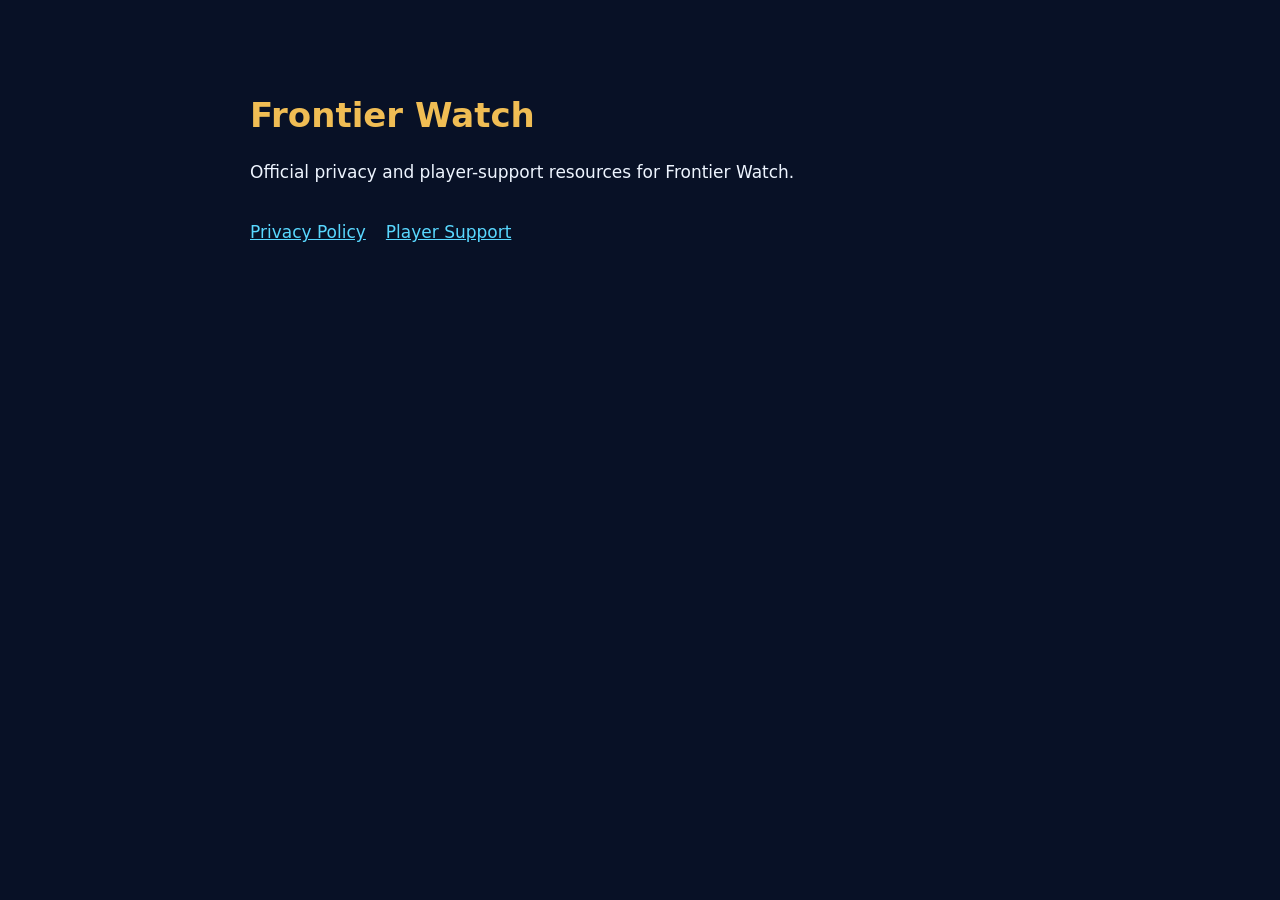
==== index.html @ e0051078 "Publish Frontier Watch privacy and support pages" ====
<!doctype html>
<html lang="en">
<head>
  <meta charset="utf-8">
  <meta name="viewport" content="width=device-width, initial-scale=1">
  <title>Frontier Watch</title>
  <style>
    body { margin: 0; background: #081126; color: #eef5ff; font: 17px/1.65 system-ui, sans-serif; }
    main { max-width: 780px; margin: auto; padding: 72px 24px; }
    h1 { color: #f0bd54; line-height: 1.2; }
    a { color: #59d8ff; }
    nav { display: flex; flex-wrap: wrap; gap: 20px; margin-top: 32px; }
  </style>
</head>
<body>
<main>
  <h1>Frontier Watch</h1>
  <p>Official privacy and player-support resources for Frontier Watch.</p>
  <nav>
    <a href="privacy-policy.html">Privacy Policy</a>
    <a href="support.html">Player Support</a>
  </nav>
</main>
</body>
</html>
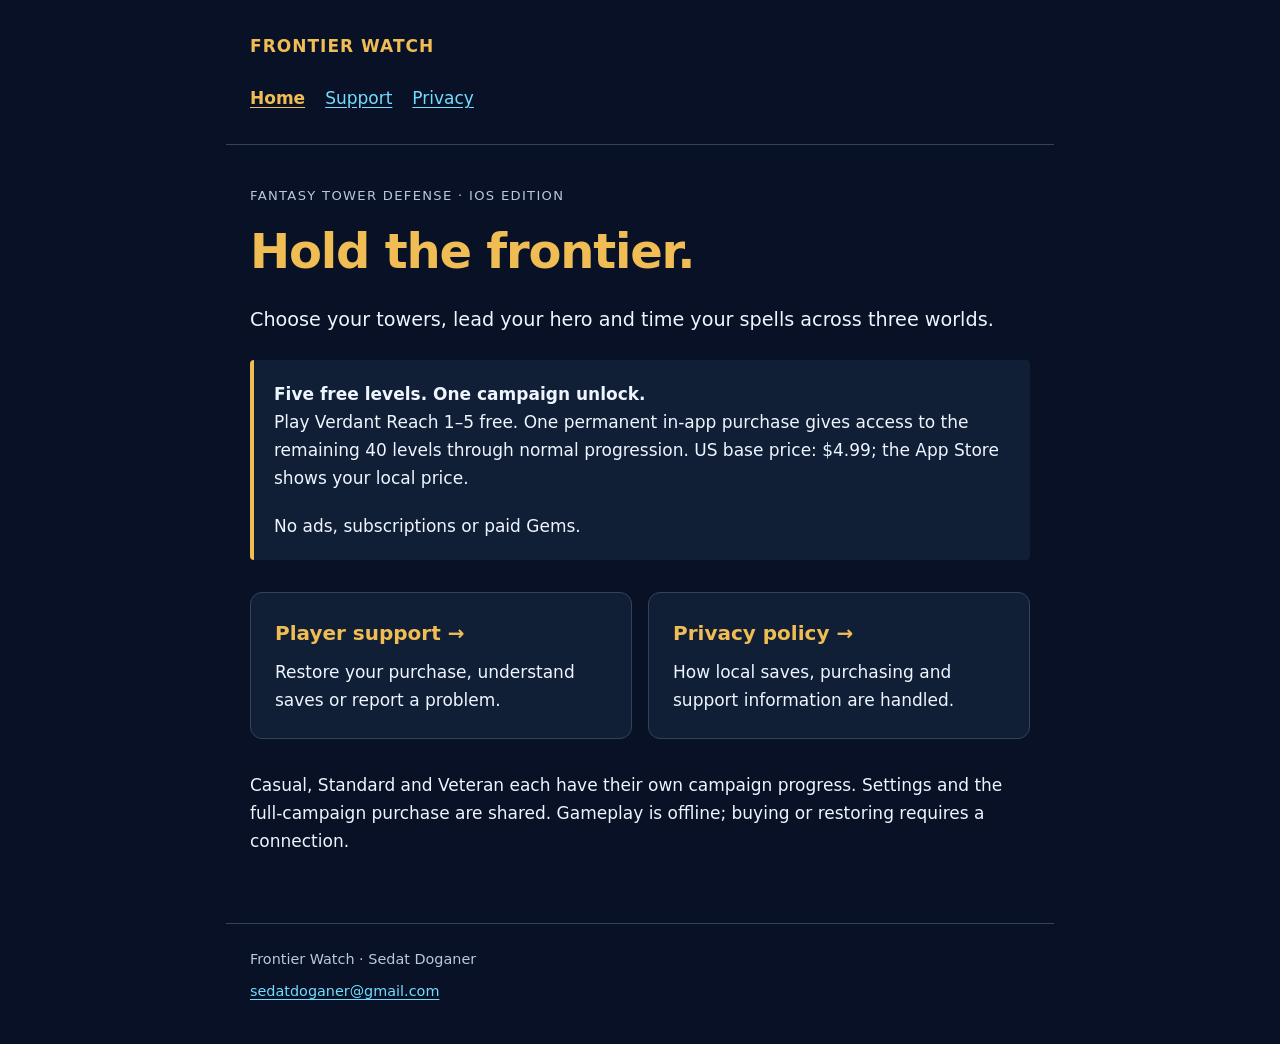
==== commit f81ab81c: "Update iOS campaign purchase, support and privacy pages" ====
--- a/index.html
+++ b/index.html
@@ -3,23 +3,34 @@
 <head>
   <meta charset="utf-8">
   <meta name="viewport" content="width=device-width, initial-scale=1">
-  <title>Frontier Watch</title>
-  <style>
-    body { margin: 0; background: #081126; color: #eef5ff; font: 17px/1.65 system-ui, sans-serif; }
-    main { max-width: 780px; margin: auto; padding: 72px 24px; }
-    h1 { color: #f0bd54; line-height: 1.2; }
-    a { color: #59d8ff; }
-    nav { display: flex; flex-wrap: wrap; gap: 20px; margin-top: 32px; }
-  </style>
+  <meta name="description" content="Official Frontier Watch player support, campaign purchase help and privacy information.">
+  <meta name="theme-color" content="#081126">
+  <title>Frontier Watch — Player resources</title>
+  <link rel="stylesheet" href="styles.css">
 </head>
 <body>
-<main>
-  <h1>Frontier Watch</h1>
-  <p>Official privacy and player-support resources for Frontier Watch.</p>
-  <nav>
-    <a href="privacy-policy.html">Privacy Policy</a>
-    <a href="support.html">Player Support</a>
-  </nav>
+<a class="skip" href="#main">Skip to content</a>
+<header class="site-header">
+  <a class="brand" href="index.html" aria-label="Frontier Watch home">FRONTIER WATCH</a>
+  <nav aria-label="Main navigation"><a href="index.html" aria-current="page">Home</a><a href="support.html">Support</a><a href="privacy-policy.html">Privacy</a></nav>
+</header>
+<main id="main">
+  <p class="eyebrow">Fantasy tower defense · iOS edition</p>
+  <h1>Hold the frontier.</h1>
+  <p class="lead">Choose your towers, lead your hero and time your spells across three worlds.</p>
+  <div class="note">
+    <p><strong>Five free levels. One campaign unlock.</strong><br>
+    Play Verdant Reach 1–5 free. One permanent in-app purchase gives access to the remaining
+    40 levels through normal progression. US base price: $4.99; the App Store shows your local price.</p>
+    <p>No ads, subscriptions or paid Gems.</p>
+  </div>
+  <div class="cards">
+    <a class="card" href="support.html"><strong>Player support →</strong><span>Restore your purchase, understand saves or report a problem.</span></a>
+    <a class="card" href="privacy-policy.html"><strong>Privacy policy →</strong><span>How local saves, purchasing and support information are handled.</span></a>
+  </div>
+  <p>Casual, Standard and Veteran each have their own campaign progress. Settings and
+  the full-campaign purchase are shared. Gameplay is offline; buying or restoring requires a connection.</p>
 </main>
+<footer><p>Frontier Watch · Sedat Doganer</p><p><a href="mailto:sedatdoganer@gmail.com">sedatdoganer@gmail.com</a></p></footer>
 </body>
 </html>
--- a/styles.css
+++ b/styles.css
@@ -0,0 +1,33 @@
+:root { color-scheme: dark; --bg:#081126; --panel:#101f36; --text:#eef5ff; --muted:#b9c8dc; --gold:#f0bd54; --link:#72ddff; --line:#34435a; }
+* { box-sizing:border-box; }
+body { margin:0; background:var(--bg); color:var(--text); font:17px/1.65 system-ui,-apple-system,sans-serif; }
+a { color:var(--link); text-underline-offset:.2em; overflow-wrap:anywhere; }
+a:hover { color:white; }
+:focus-visible { outline:3px solid var(--gold); outline-offset:5px; border-radius:2px; }
+.skip { position:absolute; top:-100px; left:16px; padding:12px; background:var(--panel); z-index:1; }
+.skip:focus { top:12px; }
+.site-header,main,footer { width:min(100%,828px); margin-inline:auto; padding-inline:24px; }
+.site-header { padding-top:24px; padding-bottom:24px; border-bottom:1px solid var(--line); }
+.brand { display:inline-flex; align-items:center; min-height:44px; color:var(--gold); font-weight:800; letter-spacing:.06em; text-decoration:none; }
+nav { display:flex; flex-wrap:wrap; gap:4px 20px; margin-top:8px; }
+nav a { display:inline-flex; align-items:center; min-height:44px; }
+nav [aria-current="page"] { color:var(--gold); font-weight:700; }
+main { padding-top:40px; padding-bottom:48px; }
+h1,h2 { line-height:1.2; color:var(--gold); }
+h1 { font-size:clamp(2rem,6vw,3rem); margin:0 0 24px; letter-spacing:-.025em; }
+h2 { font-size:1.35rem; margin:36px 0 12px; }
+p,ul,ol { margin:0 0 20px; }
+li+li { margin-top:8px; }
+.eyebrow { color:var(--muted); font-size:.82rem; letter-spacing:.1em; text-transform:uppercase; margin-bottom:16px; }
+.lead { font-size:1.2rem; }
+.note { padding:20px; border-left:4px solid var(--gold); border-radius:4px; background:var(--panel); margin:24px 0; }
+.note p:last-child { margin-bottom:0; }
+.cards { display:grid; grid-template-columns:repeat(auto-fit,minmax(min(100%,260px),1fr)); gap:16px; margin:32px 0; }
+.card { display:block; background:var(--panel); padding:24px; border:1px solid var(--line); border-radius:12px; text-decoration:none; }
+.card strong { display:block; color:var(--gold); font-size:1.25rem; margin-bottom:8px; }
+.card span { color:var(--text); }
+.contact { display:inline-flex; align-items:center; min-height:48px; padding:10px 16px; border:1px solid var(--link); border-radius:8px; }
+.updated,footer { color:var(--muted); font-size:.9rem; }
+footer { padding-top:24px; padding-bottom:32px; border-top:1px solid var(--line); }
+footer p { margin-bottom:8px; }
+@media(max-width:400px) { .site-header,main,footer { padding-inline:18px; } main { padding-top:28px; } .note { padding:16px; } }
